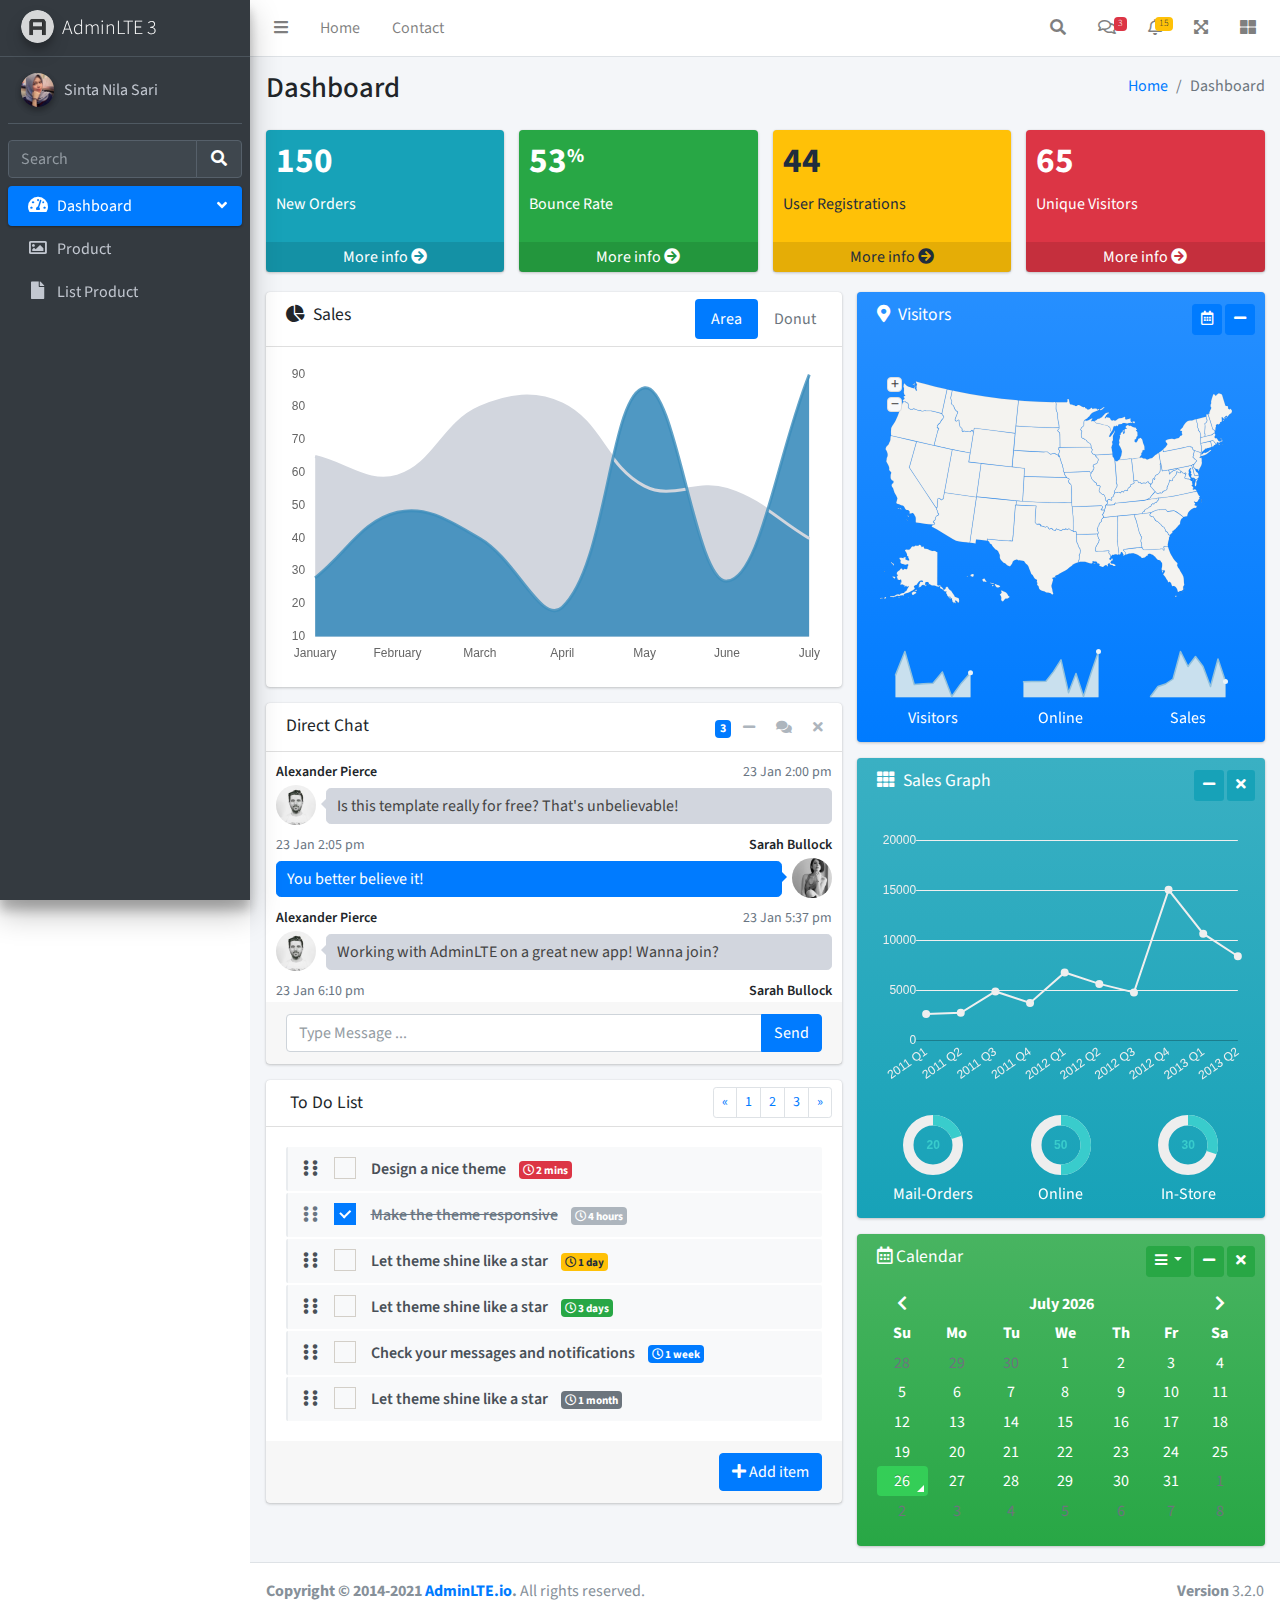
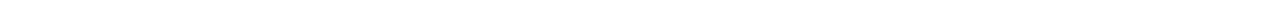
==== dashboard.html @ 1d14f2d0 "update" ====
<!DOCTYPE html>
<html lang="en">
  <head>
    <meta charset="utf-8" />
    <meta name="viewport" content="width=device-width, initial-scale=1" />
    <title>AdminLTE 3 | Dashboard</title>

    <!-- Google Font: Source Sans Pro -->
    <link rel="stylesheet" href="https://fonts.googleapis.com/css?family=Source+Sans+Pro:300,400,400i,700&display=fallback" />
    <!-- Font Awesome -->
    <link rel="stylesheet" href="admin/plugins/fontawesome-free/css/all.min.css" />
    <!-- Ionicons -->
    <link rel="stylesheet" href="admin/https://code.ionicframework.com/ionicons/2.0.1/css/ionicons.min.css" />
    <!-- Tempusdominus Bootstrap 4 -->
    <link rel="stylesheet" href="admin/plugins/tempusdominus-bootstrap-4/css/tempusdominus-bootstrap-4.min.css" />
    <!-- iCheck -->
    <link rel="stylesheet" href="admin/plugins/icheck-bootstrap/icheck-bootstrap.min.css" />
    <!-- JQVMap -->
    <link rel="stylesheet" href="admin/plugins/jqvmap/jqvmap.min.css" />
    <!-- Theme style -->
    <link rel="stylesheet" href="admin/dist/css/adminlte.min.css" />
    <!-- overlayScrollbars -->
    <link rel="stylesheet" href="admin/plugins/overlayScrollbars/css/OverlayScrollbars.min.css" />
    <!-- Daterange picker -->
    <link rel="stylesheet" href="admin/plugins/daterangepicker/daterangepicker.css" />
    <!-- summernote -->
    <link rel="stylesheet" href="admin/plugins/summernote/summernote-bs4.min.css" />
  </head>
  <body class="hold-transition sidebar-mini layout-fixed">
    <div class="wrapper">
      <!-- Preloader -->
      <div class="preloader flex-column justify-content-center align-items-center">
        <img class="animation__shake" src="admin/dist/img/AdminLTELogo.png" alt="AdminLTELogo" height="60" width="60" />
      </div>

      <!-- Navbar -->
      <nav class="main-header navbar navbar-expand navbar-white navbar-light">
        <!-- Left navbar links -->
        <ul class="navbar-nav">
          <li class="nav-item">
            <a class="nav-link" data-widget="pushmenu" href="#" role="button"><i class="fas fa-bars"></i></a>
          </li>
          <li class="nav-item d-none d-sm-inline-block">
            <a href="index2.html" class="nav-link">Home</a>
          </li>
          <li class="nav-item d-none d-sm-inline-block">
            <a href="#" class="nav-link">Contact</a>
          </li>
        </ul>

        <!-- Right navbar links -->
        <ul class="navbar-nav ml-auto">
          <!-- Navbar Search -->
          <li class="nav-item">
            <a class="nav-link" data-widget="navbar-search" href="#" role="button">
              <i class="fas fa-search"></i>
            </a>
            <div class="navbar-search-block">
              <form class="form-inline">
                <div class="input-group input-group-sm">
                  <input class="form-control form-control-navbar" type="search" placeholder="Search" aria-label="Search" />
                  <div class="input-group-append">
                    <button class="btn btn-navbar" type="submit">
                      <i class="fas fa-search"></i>
                    </button>
                    <button class="btn btn-navbar" type="button" data-widget="navbar-search">
                      <i class="fas fa-times"></i>
                    </button>
                  </div>
                </div>
              </form>
            </div>
          </li>

          <!-- Messages Dropdown Menu -->
          <li class="nav-item dropdown">
            <a class="nav-link" data-toggle="dropdown" href="#">
              <i class="far fa-comments"></i>
              <span class="badge badge-danger navbar-badge">3</span>
            </a>
            <div class="dropdown-menu dropdown-menu-lg dropdown-menu-right">
              <a href="#" class="dropdown-item">
                <!-- Message Start -->
                <div class="media">
                  <img src="admin/dist/img/user1-128x128.jpg" alt="User Avatar" class="img-size-50 mr-3 img-circle" />
                  <div class="media-body">
                    <h3 class="dropdown-item-title">
                      Brad Diesel
                      <span class="float-right text-sm text-danger"><i class="fas fa-star"></i></span>
                    </h3>
                    <p class="text-sm">Call me whenever you can...</p>
                    <p class="text-sm text-muted"><i class="far fa-clock mr-1"></i> 4 Hours Ago</p>
                  </div>
                </div>
                <!-- Message End -->
              </a>
              <div class="dropdown-divider"></div>
              <a href="#" class="dropdown-item">
                <!-- Message Start -->
                <div class="media">
                  <img src="admin/dist/img/user8-128x128.jpg" alt="User Avatar" class="img-size-50 img-circle mr-3" />
                  <div class="media-body">
                    <h3 class="dropdown-item-title">
                      John Pierce
                      <span class="float-right text-sm text-muted"><i class="fas fa-star"></i></span>
                    </h3>
                    <p class="text-sm">I got your message bro</p>
                    <p class="text-sm text-muted"><i class="far fa-clock mr-1"></i> 4 Hours Ago</p>
                  </div>
                </div>
                <!-- Message End -->
              </a>
              <div class="dropdown-divider"></div>
              <a href="#" class="dropdown-item">
                <!-- Message Start -->
                <div class="media">
                  <img src="admin/dist/img/user3-128x128.jpg" alt="User Avatar" class="img-size-50 img-circle mr-3" />
                  <div class="media-body">
                    <h3 class="dropdown-item-title">
                      Nora Silvester
                      <span class="float-right text-sm text-warning"><i class="fas fa-star"></i></span>
                    </h3>
                    <p class="text-sm">The subject goes here</p>
                    <p class="text-sm text-muted"><i class="far fa-clock mr-1"></i> 4 Hours Ago</p>
                  </div>
                </div>
                <!-- Message End -->
              </a>
              <div class="dropdown-divider"></div>
              <a href="#" class="dropdown-item dropdown-footer">See All Messages</a>
            </div>
          </li>
          <!-- Notifications Dropdown Menu -->
          <li class="nav-item dropdown">
            <a class="nav-link" data-toggle="dropdown" href="#">
              <i class="far fa-bell"></i>
              <span class="badge badge-warning navbar-badge">15</span>
            </a>
            <div class="dropdown-menu dropdown-menu-lg dropdown-menu-right">
              <span class="dropdown-item dropdown-header">15 Notifications</span>
              <div class="dropdown-divider"></div>
              <a href="#" class="dropdown-item">
                <i class="fas fa-envelope mr-2"></i> 4 new messages
                <span class="float-right text-muted text-sm">3 mins</span>
              </a>
              <div class="dropdown-divider"></div>
              <a href="#" class="dropdown-item">
                <i class="fas fa-users mr-2"></i> 8 friend requests
                <span class="float-right text-muted text-sm">12 hours</span>
              </a>
              <div class="dropdown-divider"></div>
              <a href="#" class="dropdown-item">
                <i class="fas fa-file mr-2"></i> 3 new reports
                <span class="float-right text-muted text-sm">2 days</span>
              </a>
              <div class="dropdown-divider"></div>
              <a href="#" class="dropdown-item dropdown-footer">See All Notifications</a>
            </div>
          </li>
          <li class="nav-item">
            <a class="nav-link" data-widget="fullscreen" href="#" role="button">
              <i class="fas fa-expand-arrows-alt"></i>
            </a>
          </li>
          <li class="nav-item">
            <a class="nav-link" data-widget="control-sidebar" data-controlsidebar-slide="true" href="#" role="button">
              <i class="fas fa-th-large"></i>
            </a>
          </li>
        </ul>
      </nav>
      <!-- /.navbar -->

      <!-- Main Sidebar Container -->
      <aside class="main-sidebar sidebar-dark-primary elevation-4">
        <!-- Brand Logo -->
        <a href="#" class="brand-link">
          <img src="admin/dist/img/AdminLTELogo.png" alt="AdminLTE Logo" class="brand-image img-circle elevation-3" style="opacity: 0.8" />
          <span class="brand-text font-weight-light">AdminLTE 3</span>
        </a>

        <!-- Sidebar -->
        <div class="sidebar">
          <!-- Sidebar user panel (optional) -->
          <div class="user-panel mt-3 pb-3 mb-3 d-flex">
            <div class="image">
              <img src="img2/profil.jpg" class="img-circle elevation-2" alt="User Image" />
            </div>
            <div class="info">
              <a href="#" class="d-block">Sinta Nila Sari</a>
            </div>
          </div>

          <!-- SidebarSearch Form -->
          <div class="form-inline">
            <div class="input-group" data-widget="sidebar-search">
              <input class="form-control form-control-sidebar" type="search" placeholder="Search" aria-label="Search" />
              <div class="input-group-append">
                <button class="btn btn-sidebar">
                  <i class="fas fa-search fa-fw"></i>
                </button>
              </div>
            </div>
          </div>

          <!-- Sidebar Menu -->
          <nav class="mt-2">
            <ul class="nav nav-pills nav-sidebar flex-column" data-widget="treeview" role="menu" data-accordion="false">
              <!-- Add icons to the links using the .nav-icon class
               with font-awesome or any other icon font library -->
              <li class="nav-item menu-open">
                <a href="#" class="nav-link active">
                  <i class="nav-icon fas fa-tachometer-alt"></i>
                  <p>
                    Dashboard
                    <i class="right fas fa-angle-left"></i>
                  </p>
                </a>
              </li>

              <li class="nav-item">
                <a href="newproduct.html" class="nav-link">
                  <i class="nav-icon far fa-image"></i>
                  <p>Product</p>
                </a>
              </li>

              <li class="nav-item">
                <a href="listproduct.html" class="nav-link">
                  <i class="nav-icon fas fa-file"></i>
                  <p>List Product</p>
                </a>
              </li>
            </ul>
          </nav>
          <!-- /.sidebar-menu -->
        </div>
        <!-- /.sidebar -->
      </aside>

      <!-- Content Wrapper. Contains page content -->
      <div class="content-wrapper">
        <!-- Content Header (Page header) -->
        <div class="content-header">
          <div class="container-fluid">
            <div class="row mb-2">
              <div class="col-sm-6">
                <h1 class="m-0">Dashboard</h1>
              </div>
              <!-- /.col -->
              <div class="col-sm-6">
                <ol class="breadcrumb float-sm-right">
                  <li class="breadcrumb-item"><a href="index2.html">Home</a></li>
                  <li class="breadcrumb-item active">Dashboard</li>
                </ol>
              </div>
              <!-- /.col -->
            </div>
            <!-- /.row -->
          </div>
          <!-- /.container-fluid -->
        </div>
        <!-- /.content-header -->

        <!-- Main content -->
        <section class="content">
          <div class="container-fluid">
            <!-- Small boxes (Stat box) -->
            <div class="row">
              <div class="col-lg-3 col-6">
                <!-- small box -->
                <div class="small-box bg-info">
                  <div class="inner">
                    <h3>150</h3>

                    <p>New Orders</p>
                  </div>
                  <div class="icon">
                    <i class="ion ion-bag"></i>
                  </div>
                  <a href="#" class="small-box-footer">More info <i class="fas fa-arrow-circle-right"></i></a>
                </div>
              </div>
              <!-- ./col -->
              <div class="col-lg-3 col-6">
                <!-- small box -->
                <div class="small-box bg-success">
                  <div class="inner">
                    <h3>53<sup style="font-size: 20px">%</sup></h3>

                    <p>Bounce Rate</p>
                  </div>
                  <div class="icon">
                    <i class="ion ion-stats-bars"></i>
                  </div>
                  <a href="#" class="small-box-footer">More info <i class="fas fa-arrow-circle-right"></i></a>
                </div>
              </div>
              <!-- ./col -->
              <div class="col-lg-3 col-6">
                <!-- small box -->
                <div class="small-box bg-warning">
                  <div class="inner">
                    <h3>44</h3>

                    <p>User Registrations</p>
                  </div>
                  <div class="icon">
                    <i class="ion ion-person-add"></i>
                  </div>
                  <a href="#" class="small-box-footer">More info <i class="fas fa-arrow-circle-right"></i></a>
                </div>
              </div>
              <!-- ./col -->
              <div class="col-lg-3 col-6">
                <!-- small box -->
                <div class="small-box bg-danger">
                  <div class="inner">
                    <h3>65</h3>

                    <p>Unique Visitors</p>
                  </div>
                  <div class="icon">
                    <i class="ion ion-pie-graph"></i>
                  </div>
                  <a href="#" class="small-box-footer">More info <i class="fas fa-arrow-circle-right"></i></a>
                </div>
              </div>
              <!-- ./col -->
            </div>
            <!-- /.row -->
            <!-- Main row -->
            <div class="row">
              <!-- Left col -->
              <section class="col-lg-7 connectedSortable">
                <!-- Custom tabs (Charts with tabs)-->
                <div class="card">
                  <div class="card-header">
                    <h3 class="card-title">
                      <i class="fas fa-chart-pie mr-1"></i>
                      Sales
                    </h3>
                    <div class="card-tools">
                      <ul class="nav nav-pills ml-auto">
                        <li class="nav-item">
                          <a class="nav-link active" href="#revenue-chart" data-toggle="tab">Area</a>
                        </li>
                        <li class="nav-item">
                          <a class="nav-link" href="#sales-chart" data-toggle="tab">Donut</a>
                        </li>
                      </ul>
                    </div>
                  </div>
                  <!-- /.card-header -->
                  <div class="card-body">
                    <div class="tab-content p-0">
                      <!-- Morris chart - Sales -->
                      <div class="chart tab-pane active" id="revenue-chart" style="position: relative; height: 300px">
                        <canvas id="revenue-chart-canvas" height="300" style="height: 300px"></canvas>
                      </div>
                      <div class="chart tab-pane" id="sales-chart" style="position: relative; height: 300px">
                        <canvas id="sales-chart-canvas" height="300" style="height: 300px"></canvas>
                      </div>
                    </div>
                  </div>
                  <!-- /.card-body -->
                </div>
                <!-- /.card -->

                <!-- DIRECT CHAT -->
                <div class="card direct-chat direct-chat-primary">
                  <div class="card-header">
                    <h3 class="card-title">Direct Chat</h3>

                    <div class="card-tools">
                      <span title="3 New Messages" class="badge badge-primary">3</span>
                      <button type="button" class="btn btn-tool" data-card-widget="collapse">
                        <i class="fas fa-minus"></i>
                      </button>
                      <button type="button" class="btn btn-tool" title="Contacts" data-widget="chat-pane-toggle">
                        <i class="fas fa-comments"></i>
                      </button>
                      <button type="button" class="btn btn-tool" data-card-widget="remove">
                        <i class="fas fa-times"></i>
                      </button>
                    </div>
                  </div>
                  <!-- /.card-header -->
                  <div class="card-body">
                    <!-- Conversations are loaded here -->
                    <div class="direct-chat-messages">
                      <!-- Message. Default to the left -->
                      <div class="direct-chat-msg">
                        <div class="direct-chat-infos clearfix">
                          <span class="direct-chat-name float-left">Alexander Pierce</span>
                          <span class="direct-chat-timestamp float-right">23 Jan 2:00 pm</span>
                        </div>
                        <!-- /.direct-chat-infos -->
                        <img class="direct-chat-img" src="admin/dist/img/user1-128x128.jpg" alt="message user image" />
                        <!-- /.direct-chat-img -->
                        <div class="direct-chat-text">Is this template really for free? That's unbelievable!</div>
                        <!-- /.direct-chat-text -->
                      </div>
                      <!-- /.direct-chat-msg -->

                      <!-- Message to the right -->
                      <div class="direct-chat-msg right">
                        <div class="direct-chat-infos clearfix">
                          <span class="direct-chat-name float-right">Sarah Bullock</span>
                          <span class="direct-chat-timestamp float-left">23 Jan 2:05 pm</span>
                        </div>
                        <!-- /.direct-chat-infos -->
                        <img class="direct-chat-img" src="admin/dist/img/user3-128x128.jpg" alt="message user image" />
                        <!-- /.direct-chat-img -->
                        <div class="direct-chat-text">You better believe it!</div>
                        <!-- /.direct-chat-text -->
                      </div>
                      <!-- /.direct-chat-msg -->

                      <!-- Message. Default to the left -->
                      <div class="direct-chat-msg">
                        <div class="direct-chat-infos clearfix">
                          <span class="direct-chat-name float-left">Alexander Pierce</span>
                          <span class="direct-chat-timestamp float-right">23 Jan 5:37 pm</span>
                        </div>
                        <!-- /.direct-chat-infos -->
                        <img class="direct-chat-img" src="admin/dist/img/user1-128x128.jpg" alt="message user image" />
                        <!-- /.direct-chat-img -->
                        <div class="direct-chat-text">Working with AdminLTE on a great new app! Wanna join?</div>
                        <!-- /.direct-chat-text -->
                      </div>
                      <!-- /.direct-chat-msg -->

                      <!-- Message to the right -->
                      <div class="direct-chat-msg right">
                        <div class="direct-chat-infos clearfix">
                          <span class="direct-chat-name float-right">Sarah Bullock</span>
                          <span class="direct-chat-timestamp float-left">23 Jan 6:10 pm</span>
                        </div>
                        <!-- /.direct-chat-infos -->
                        <img class="direct-chat-img" src="admin/dist/img/user3-128x128.jpg" alt="message user image" />
                        <!-- /.direct-chat-img -->
                        <div class="direct-chat-text">I would love to.</div>
                        <!-- /.direct-chat-text -->
                      </div>
                      <!-- /.direct-chat-msg -->
                    </div>
                    <!--/.direct-chat-messages-->

                    <!-- Contacts are loaded here -->
                    <div class="direct-chat-contacts">
                      <ul class="contacts-list">
                        <li>
                          <a href="#">
                            <img class="contacts-list-img" src="admin/dist/img/user1-128x128.jpg" alt="User Avatar" />

                            <div class="contacts-list-info">
                              <span class="contacts-list-name">
                                Count Dracula
                                <small class="contacts-list-date float-right">2/28/2015</small>
                              </span>
                              <span class="contacts-list-msg">How have you been? I was...</span>
                            </div>
                            <!-- /.contacts-list-info -->
                          </a>
                        </li>
                        <!-- End Contact Item -->
                        <li>
                          <a href="#">
                            <img class="contacts-list-img" src="admin/dist/img/user7-128x128.jpg" alt="User Avatar" />

                            <div class="contacts-list-info">
                              <span class="contacts-list-name">
                                Sarah Doe
                                <small class="contacts-list-date float-right">2/23/2015</small>
                              </span>
                              <span class="contacts-list-msg">I will be waiting for...</span>
                            </div>
                            <!-- /.contacts-list-info -->
                          </a>
                        </li>
                        <!-- End Contact Item -->
                        <li>
                          <a href="#">
                            <img class="contacts-list-img" src="admin/dist/img/user3-128x128.jpg" alt="User Avatar" />

                            <div class="contacts-list-info">
                              <span class="contacts-list-name">
                                Nadia Jolie
                                <small class="contacts-list-date float-right">2/20/2015</small>
                              </span>
                              <span class="contacts-list-msg">I'll call you back at...</span>
                            </div>
                            <!-- /.contacts-list-info -->
                          </a>
                        </li>
                        <!-- End Contact Item -->
                        <li>
                          <a href="#">
                            <img class="contacts-list-img" src="admin/dist/img/user5-128x128.jpg" alt="User Avatar" />

                            <div class="contacts-list-info">
                              <span class="contacts-list-name">
                                Nora S. Vans
                                <small class="contacts-list-date float-right">2/10/2015</small>
                              </span>
                              <span class="contacts-list-msg">Where is your new...</span>
                            </div>
                            <!-- /.contacts-list-info -->
                          </a>
                        </li>
                        <!-- End Contact Item -->
                        <li>
                          <a href="#">
                            <img class="contacts-list-img" src="admin/dist/img/user6-128x128.jpg" alt="User Avatar" />

                            <div class="contacts-list-info">
                              <span class="contacts-list-name">
                                John K.
                                <small class="contacts-list-date float-right">1/27/2015</small>
                              </span>
                              <span class="contacts-list-msg">Can I take a look at...</span>
                            </div>
                            <!-- /.contacts-list-info -->
                          </a>
                        </li>
                        <!-- End Contact Item -->
                        <li>
                          <a href="#">
                            <img class="contacts-list-img" src="admin/dist/img/user8-128x128.jpg" alt="User Avatar" />

                            <div class="contacts-list-info">
                              <span class="contacts-list-name">
                                Kenneth M.
                                <small class="contacts-list-date float-right">1/4/2015</small>
                              </span>
                              <span class="contacts-list-msg">Never mind I found...</span>
                            </div>
                            <!-- /.contacts-list-info -->
                          </a>
                        </li>
                        <!-- End Contact Item -->
                      </ul>
                      <!-- /.contacts-list -->
                    </div>
                    <!-- /.direct-chat-pane -->
                  </div>
                  <!-- /.card-body -->
                  <div class="card-footer">
                    <form action="#" method="post">
                      <div class="input-group">
                        <input type="text" name="message" placeholder="Type Message ..." class="form-control" />
                        <span class="input-group-append">
                          <button type="button" class="btn btn-primary">Send</button>
                        </span>
                      </div>
                    </form>
                  </div>
                  <!-- /.card-footer-->
                </div>
                <!--/.direct-chat -->

                <!-- TO DO List -->
                <div class="card">
                  <div class="card-header">
                    <h3 class="card-title">
                      <i class="ion ion-clipboard mr-1"></i>
                      To Do List
                    </h3>

                    <div class="card-tools">
                      <ul class="pagination pagination-sm">
                        <li class="page-item">
                          <a href="#" class="page-link">&laquo;</a>
                        </li>
                        <li class="page-item">
                          <a href="#" class="page-link">1</a>
                        </li>
                        <li class="page-item">
                          <a href="#" class="page-link">2</a>
                        </li>
                        <li class="page-item">
                          <a href="#" class="page-link">3</a>
                        </li>
                        <li class="page-item">
                          <a href="#" class="page-link">&raquo;</a>
                        </li>
                      </ul>
                    </div>
                  </div>
                  <!-- /.card-header -->
                  <div class="card-body">
                    <ul class="todo-list" data-widget="todo-list">
                      <li>
                        <!-- drag handle -->
                        <span class="handle">
                          <i class="fas fa-ellipsis-v"></i>
                          <i class="fas fa-ellipsis-v"></i>
                        </span>
                        <!-- checkbox -->
                        <div class="icheck-primary d-inline ml-2">
                          <input type="checkbox" value="" name="todo1" id="todoCheck1" />
                          <label for="todoCheck1"></label>
                        </div>
                        <!-- todo text -->
                        <span class="text">Design a nice theme</span>
                        <!-- Emphasis label -->
                        <small class="badge badge-danger"><i class="far fa-clock"></i> 2 mins</small>
                        <!-- General tools such as edit or delete-->
                        <div class="tools">
                          <i class="fas fa-edit"></i>
                          <i class="fas fa-trash-o"></i>
                        </div>
                      </li>
                      <li>
                        <span class="handle">
                          <i class="fas fa-ellipsis-v"></i>
                          <i class="fas fa-ellipsis-v"></i>
                        </span>
                        <div class="icheck-primary d-inline ml-2">
                          <input type="checkbox" value="" name="todo2" id="todoCheck2" checked />
                          <label for="todoCheck2"></label>
                        </div>
                        <span class="text">Make the theme responsive</span>
                        <small class="badge badge-info"><i class="far fa-clock"></i> 4 hours</small>
                        <div class="tools">
                          <i class="fas fa-edit"></i>
                          <i class="fas fa-trash-o"></i>
                        </div>
                      </li>
                      <li>
                        <span class="handle">
                          <i class="fas fa-ellipsis-v"></i>
                          <i class="fas fa-ellipsis-v"></i>
                        </span>
                        <div class="icheck-primary d-inline ml-2">
                          <input type="checkbox" value="" name="todo3" id="todoCheck3" />
                          <label for="todoCheck3"></label>
                        </div>
                        <span class="text">Let theme shine like a star</span>
                        <small class="badge badge-warning"><i class="far fa-clock"></i> 1 day</small>
                        <div class="tools">
                          <i class="fas fa-edit"></i>
                          <i class="fas fa-trash-o"></i>
                        </div>
                      </li>
                      <li>
                        <span class="handle">
                          <i class="fas fa-ellipsis-v"></i>
                          <i class="fas fa-ellipsis-v"></i>
                        </span>
                        <div class="icheck-primary d-inline ml-2">
                          <input type="checkbox" value="" name="todo4" id="todoCheck4" />
                          <label for="todoCheck4"></label>
                        </div>
                        <span class="text">Let theme shine like a star</span>
                        <small class="badge badge-success"><i class="far fa-clock"></i> 3 days</small>
                        <div class="tools">
                          <i class="fas fa-edit"></i>
                          <i class="fas fa-trash-o"></i>
                        </div>
                      </li>
                      <li>
                        <span class="handle">
                          <i class="fas fa-ellipsis-v"></i>
                          <i class="fas fa-ellipsis-v"></i>
                        </span>
                        <div class="icheck-primary d-inline ml-2">
                          <input type="checkbox" value="" name="todo5" id="todoCheck5" />
                          <label for="todoCheck5"></label>
                        </div>
                        <span class="text">Check your messages and notifications</span>
                        <small class="badge badge-primary"><i class="far fa-clock"></i> 1 week</small>
                        <div class="tools">
                          <i class="fas fa-edit"></i>
                          <i class="fas fa-trash-o"></i>
                        </div>
                      </li>
                      <li>
                        <span class="handle">
                          <i class="fas fa-ellipsis-v"></i>
                          <i class="fas fa-ellipsis-v"></i>
                        </span>
                        <div class="icheck-primary d-inline ml-2">
                          <input type="checkbox" value="" name="todo6" id="todoCheck6" />
                          <label for="todoCheck6"></label>
                        </div>
                        <span class="text">Let theme shine like a star</span>
                        <small class="badge badge-secondary"><i class="far fa-clock"></i> 1 month</small>
                        <div class="tools">
                          <i class="fas fa-edit"></i>
                          <i class="fas fa-trash-o"></i>
                        </div>
                      </li>
                    </ul>
                  </div>
                  <!-- /.card-body -->
                  <div class="card-footer clearfix">
                    <button type="button" class="btn btn-primary float-right"><i class="fas fa-plus"></i> Add item</button>
                  </div>
                </div>
                <!-- /.card -->
              </section>
              <!-- /.Left col -->
              <!-- right col (We are only adding the ID to make the widgets sortable)-->
              <section class="col-lg-5 connectedSortable">
                <!-- Map card -->
                <div class="card bg-gradient-primary">
                  <div class="card-header border-0">
                    <h3 class="card-title">
                      <i class="fas fa-map-marker-alt mr-1"></i>
                      Visitors
                    </h3>
                    <!-- card tools -->
                    <div class="card-tools">
                      <button type="button" class="btn btn-primary btn-sm daterange" title="Date range">
                        <i class="far fa-calendar-alt"></i>
                      </button>
                      <button type="button" class="btn btn-primary btn-sm" data-card-widget="collapse" title="Collapse">
                        <i class="fas fa-minus"></i>
                      </button>
                    </div>
                    <!-- /.card-tools -->
                  </div>
                  <div class="card-body">
                    <div id="world-map" style="height: 250px; width: 100%"></div>
                  </div>
                  <!-- /.card-body-->
                  <div class="card-footer bg-transparent">
                    <div class="row">
                      <div class="col-4 text-center">
                        <div id="sparkline-1"></div>
                        <div class="text-white">Visitors</div>
                      </div>
                      <!-- ./col -->
                      <div class="col-4 text-center">
                        <div id="sparkline-2"></div>
                        <div class="text-white">Online</div>
                      </div>
                      <!-- ./col -->
                      <div class="col-4 text-center">
                        <div id="sparkline-3"></div>
                        <div class="text-white">Sales</div>
                      </div>
                      <!-- ./col -->
                    </div>
                    <!-- /.row -->
                  </div>
                </div>
                <!-- /.card -->

                <!-- solid sales graph -->
                <div class="card bg-gradient-info">
                  <div class="card-header border-0">
                    <h3 class="card-title">
                      <i class="fas fa-th mr-1"></i>
                      Sales Graph
                    </h3>

                    <div class="card-tools">
                      <button type="button" class="btn bg-info btn-sm" data-card-widget="collapse">
                        <i class="fas fa-minus"></i>
                      </button>
                      <button type="button" class="btn bg-info btn-sm" data-card-widget="remove">
                        <i class="fas fa-times"></i>
                      </button>
                    </div>
                  </div>
                  <div class="card-body">
                    <canvas class="chart" id="line-chart" style="min-height: 250px; height: 250px; max-height: 250px; max-width: 100%"></canvas>
                  </div>
                  <!-- /.card-body -->
                  <div class="card-footer bg-transparent">
                    <div class="row">
                      <div class="col-4 text-center">
                        <input type="text" class="knob" data-readonly="true" value="20" data-width="60" data-height="60" data-fgColor="#39CCCC" />

                        <div class="text-white">Mail-Orders</div>
                      </div>
                      <!-- ./col -->
                      <div class="col-4 text-center">
                        <input type="text" class="knob" data-readonly="true" value="50" data-width="60" data-height="60" data-fgColor="#39CCCC" />

                        <div class="text-white">Online</div>
                      </div>
                      <!-- ./col -->
                      <div class="col-4 text-center">
                        <input type="text" class="knob" data-readonly="true" value="30" data-width="60" data-height="60" data-fgColor="#39CCCC" />

                        <div class="text-white">In-Store</div>
                      </div>
                      <!-- ./col -->
                    </div>
                    <!-- /.row -->
                  </div>
                  <!-- /.card-footer -->
                </div>
                <!-- /.card -->

                <!-- Calendar -->
                <div class="card bg-gradient-success">
                  <div class="card-header border-0">
                    <h3 class="card-title">
                      <i class="far fa-calendar-alt"></i>
                      Calendar
                    </h3>
                    <!-- tools card -->
                    <div class="card-tools">
                      <!-- button with a dropdown -->
                      <div class="btn-group">
                        <button type="button" class="btn btn-success btn-sm dropdown-toggle" data-toggle="dropdown" data-offset="-52">
                          <i class="fas fa-bars"></i>
                        </button>
                        <div class="dropdown-menu" role="menu">
                          <a href="#" class="dropdown-item">Add new event</a>
                          <a href="#" class="dropdown-item">Clear events</a>
                          <div class="dropdown-divider"></div>
                          <a href="#" class="dropdown-item">View calendar</a>
                        </div>
                      </div>
                      <button type="button" class="btn btn-success btn-sm" data-card-widget="collapse">
                        <i class="fas fa-minus"></i>
                      </button>
                      <button type="button" class="btn btn-success btn-sm" data-card-widget="remove">
                        <i class="fas fa-times"></i>
                      </button>
                    </div>
                    <!-- /. tools -->
                  </div>
                  <!-- /.card-header -->
                  <div class="card-body pt-0">
                    <!--The calendar -->
                    <div id="calendar" style="width: 100%"></div>
                  </div>
                  <!-- /.card-body -->
                </div>
                <!-- /.card -->
              </section>
              <!-- right col -->
            </div>
            <!-- /.row (main row) -->
          </div>
          <!-- /.container-fluid -->
        </section>
        <!-- /.content -->
      </div>
      <!-- /.content-wrapper -->
      <footer class="main-footer">
        <strong>Copyright &copy; 2014-2021 <a href="https://adminlte.io">AdminLTE.io</a>.</strong>
        All rights reserved.
        <div class="float-right d-none d-sm-inline-block"><b>Version</b> 3.2.0</div>
      </footer>

      <!-- Control Sidebar -->
      <aside class="control-sidebar control-sidebar-dark">
        <!-- Control sidebar content goes here -->
      </aside>
      <!-- /.control-sidebar -->
    </div>
    <!-- ./wrapper -->

    <!-- jQuery -->
    <script src="admin/plugins/jquery/jquery.min.js"></script>
    <!-- jQuery UI 1.11.4 -->
    <script src="admin/plugins/jquery-ui/jquery-ui.min.js"></script>
    <!-- Resolve conflict in jQuery UI tooltip with Bootstrap tooltip -->
    <script>
      $.widget.bridge('uibutton', $.ui.button);
    </script>
    <!-- Bootstrap 4 -->
    <script src="admin/plugins/bootstrap/js/bootstrap.bundle.min.js"></script>
    <!-- ChartJS -->
    <script src="admin/plugins/chart.js/Chart.min.js"></script>
    <!-- Sparkline -->
    <script src="admin/plugins/sparklines/sparkline.js"></script>
    <!-- JQVMap -->
    <script src="admin/plugins/jqvmap/jquery.vmap.min.js"></script>
    <script src="admin/plugins/jqvmap/maps/jquery.vmap.usa.js"></script>
    <!-- jQuery Knob Chart -->
    <script src="admin/plugins/jquery-knob/jquery.knob.min.js"></script>
    <!-- daterangepicker -->
    <script src="admin/plugins/moment/moment.min.js"></script>
    <script src="admin/plugins/daterangepicker/daterangepicker.js"></script>
    <!-- Tempusdominus Bootstrap 4 -->
    <script src="admin/plugins/tempusdominus-bootstrap-4/js/tempusdominus-bootstrap-4.min.js"></script>
    <!-- Summernote -->
    <script src="admin/plugins/summernote/summernote-bs4.min.js"></script>
    <!-- overlayScrollbars -->
    <script src="admin/plugins/overlayScrollbars/js/jquery.overlayScrollbars.min.js"></script>
    <!-- AdminLTE App -->
    <script src="admin/dist/js/adminlte.js"></script>

    <!-- AdminLTE dashboard demo (This is only for demo purposes) -->
    <script src="admin/dist/js/pages/dashboard.js"></script>
  </body>
</html>
---- admin/plugins/jqvmap/jqvmap.min.css ----
.jqvmap-label,.jqvmap-pin{pointer-events:none}.jqvmap-label{position:absolute;display:none;-webkit-border-radius:3px;-moz-border-radius:3px;border-radius:3px;background:#292929;color:#fff;font-family:sans-serif,Verdana;font-size:smaller;padding:3px}.jqvmap-zoomin,.jqvmap-zoomout{position:absolute;left:10px;-webkit-border-radius:3px;-moz-border-radius:3px;border-radius:3px;background:#000;padding:3px;color:#fff;width:10px;height:10px;cursor:pointer;line-height:10px;text-align:center}.jqvmap-zoomin{top:10px}.jqvmap-zoomout{top:30px}.jqvmap-region{cursor:pointer}.jqvmap-ajax_response{width:100%;height:500px}
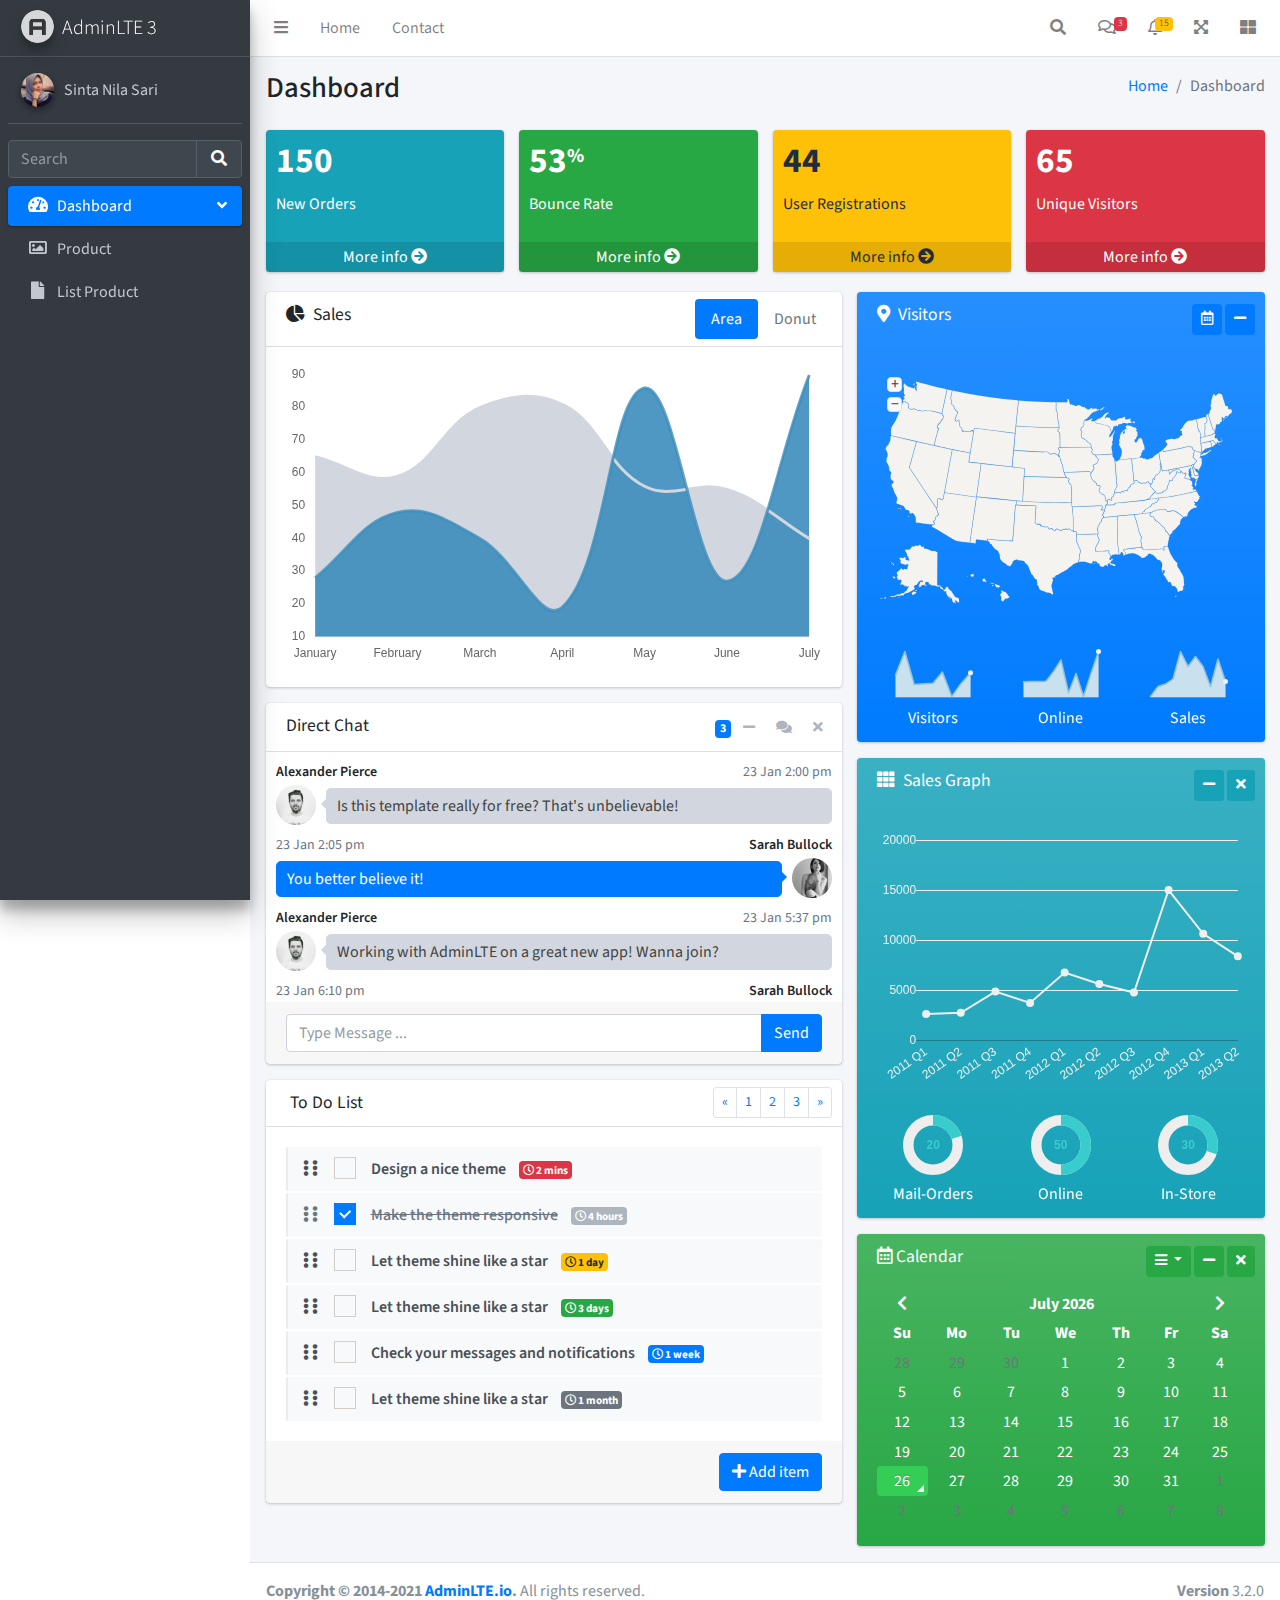
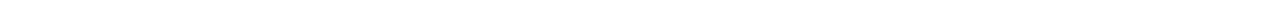
==== commit bc21c09f: "update" ====
--- a/dashboard.html
+++ b/dashboard.html
@@ -3,7 +3,7 @@
   <head>
     <meta charset="utf-8" />
     <meta name="viewport" content="width=device-width, initial-scale=1" />
-    <title>AdminLTE 3 | Dashboard</title>
+    <title>Dashboard AdminLTE 3</title>
 
     <!-- Google Font: Source Sans Pro -->
     <link rel="stylesheet" href="https://fonts.googleapis.com/css?family=Source+Sans+Pro:300,400,400i,700&display=fallback" />
